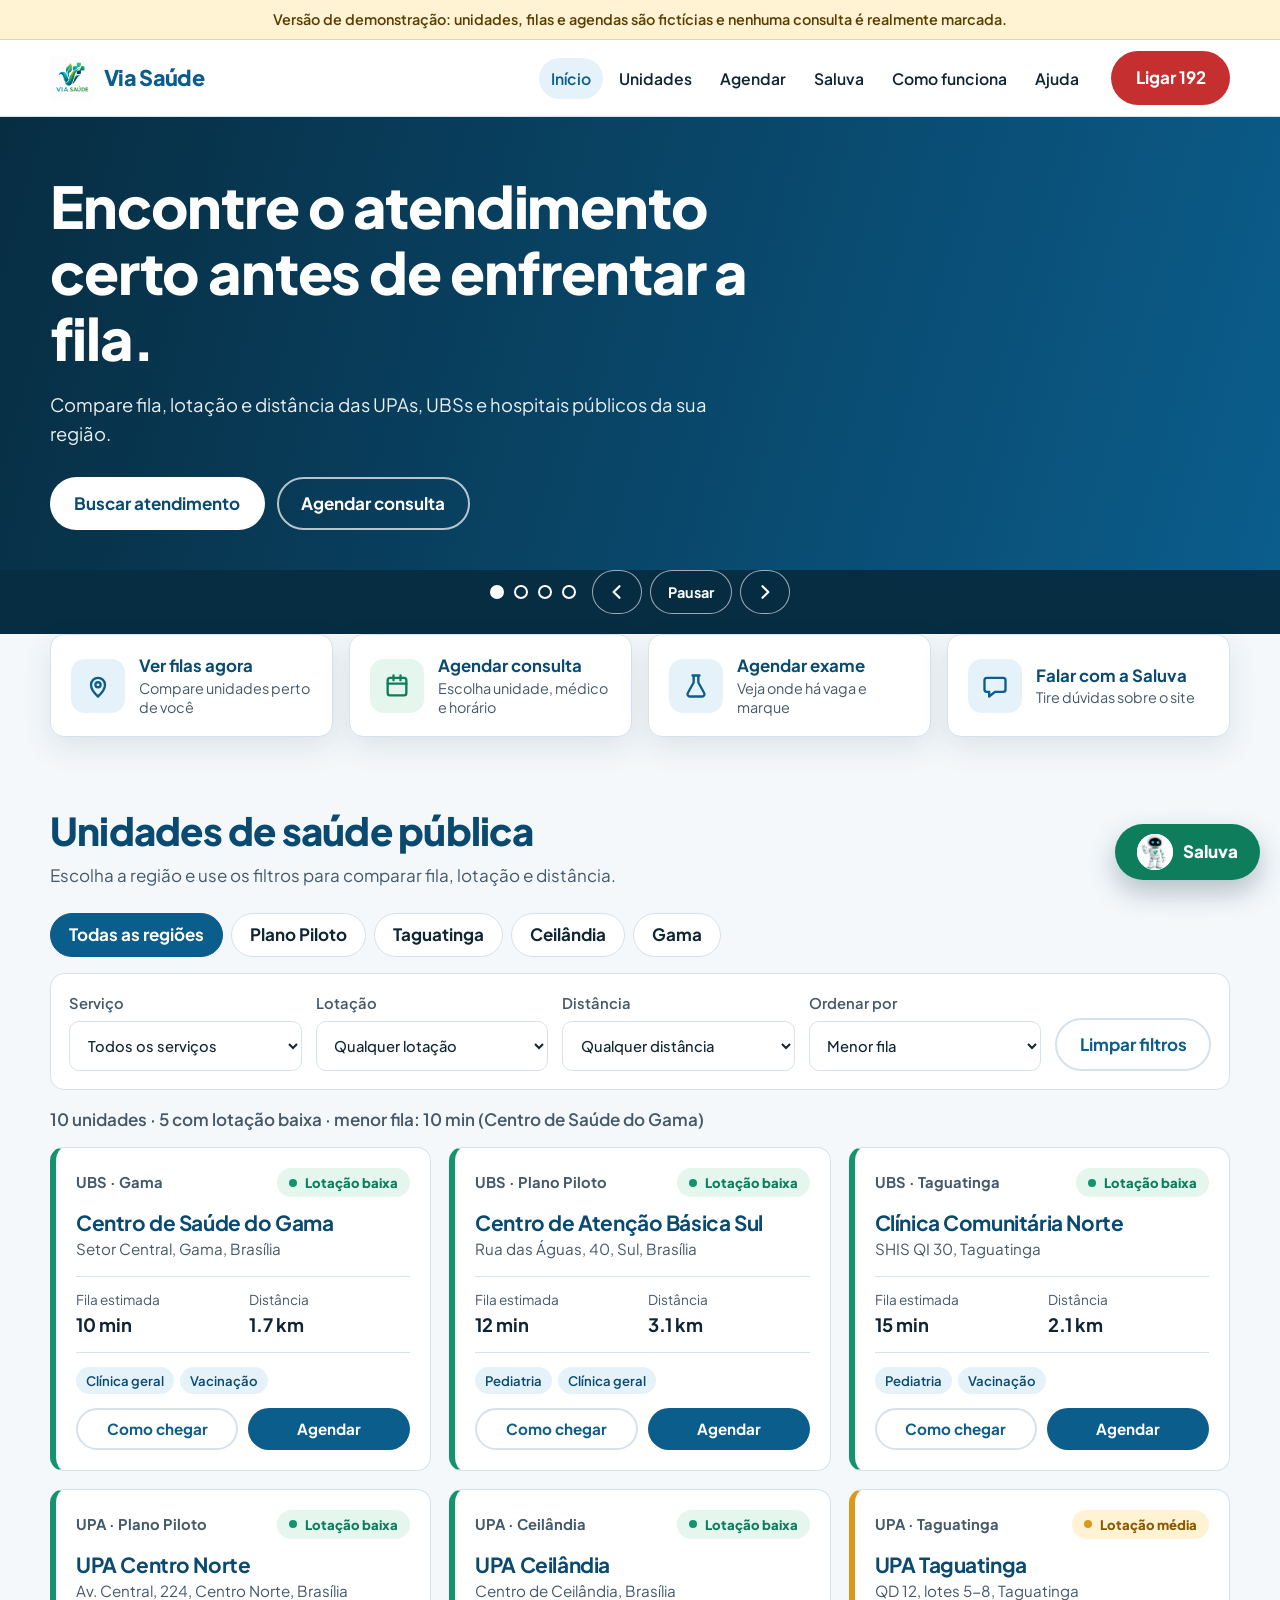
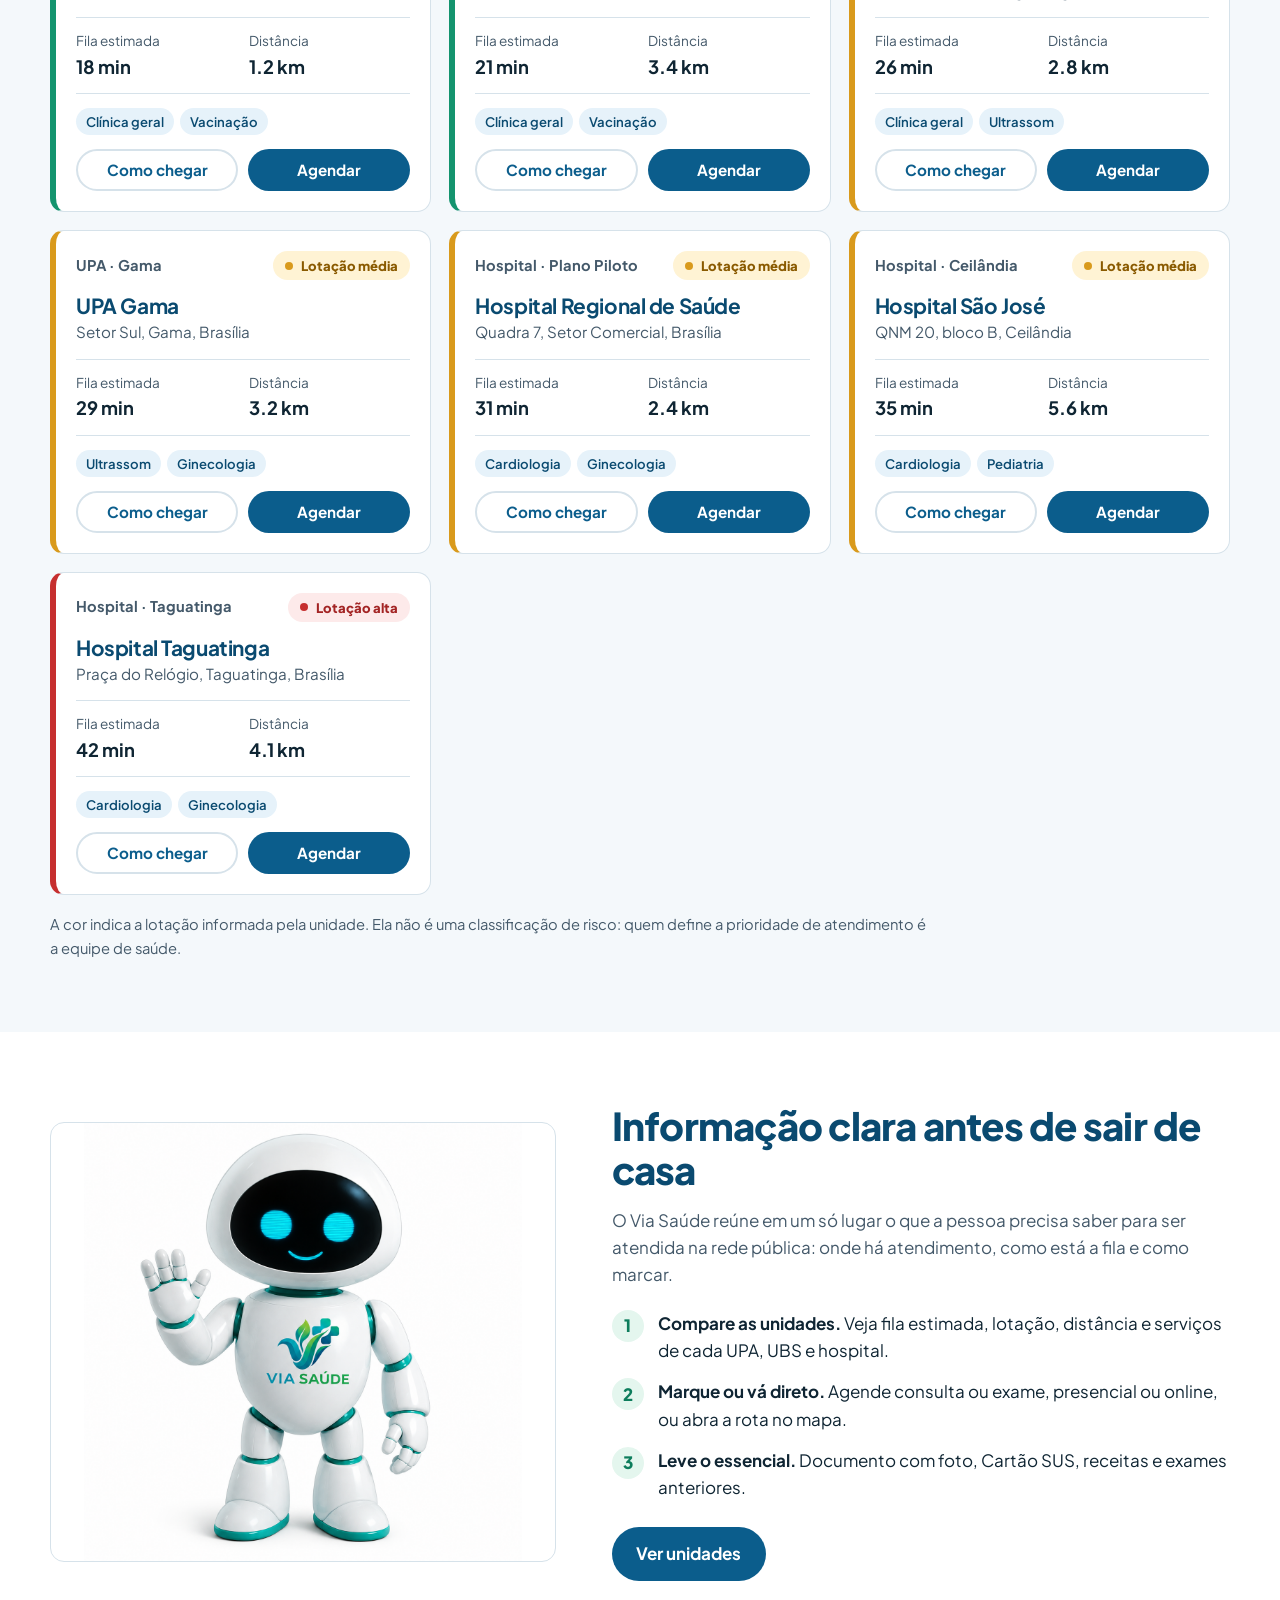
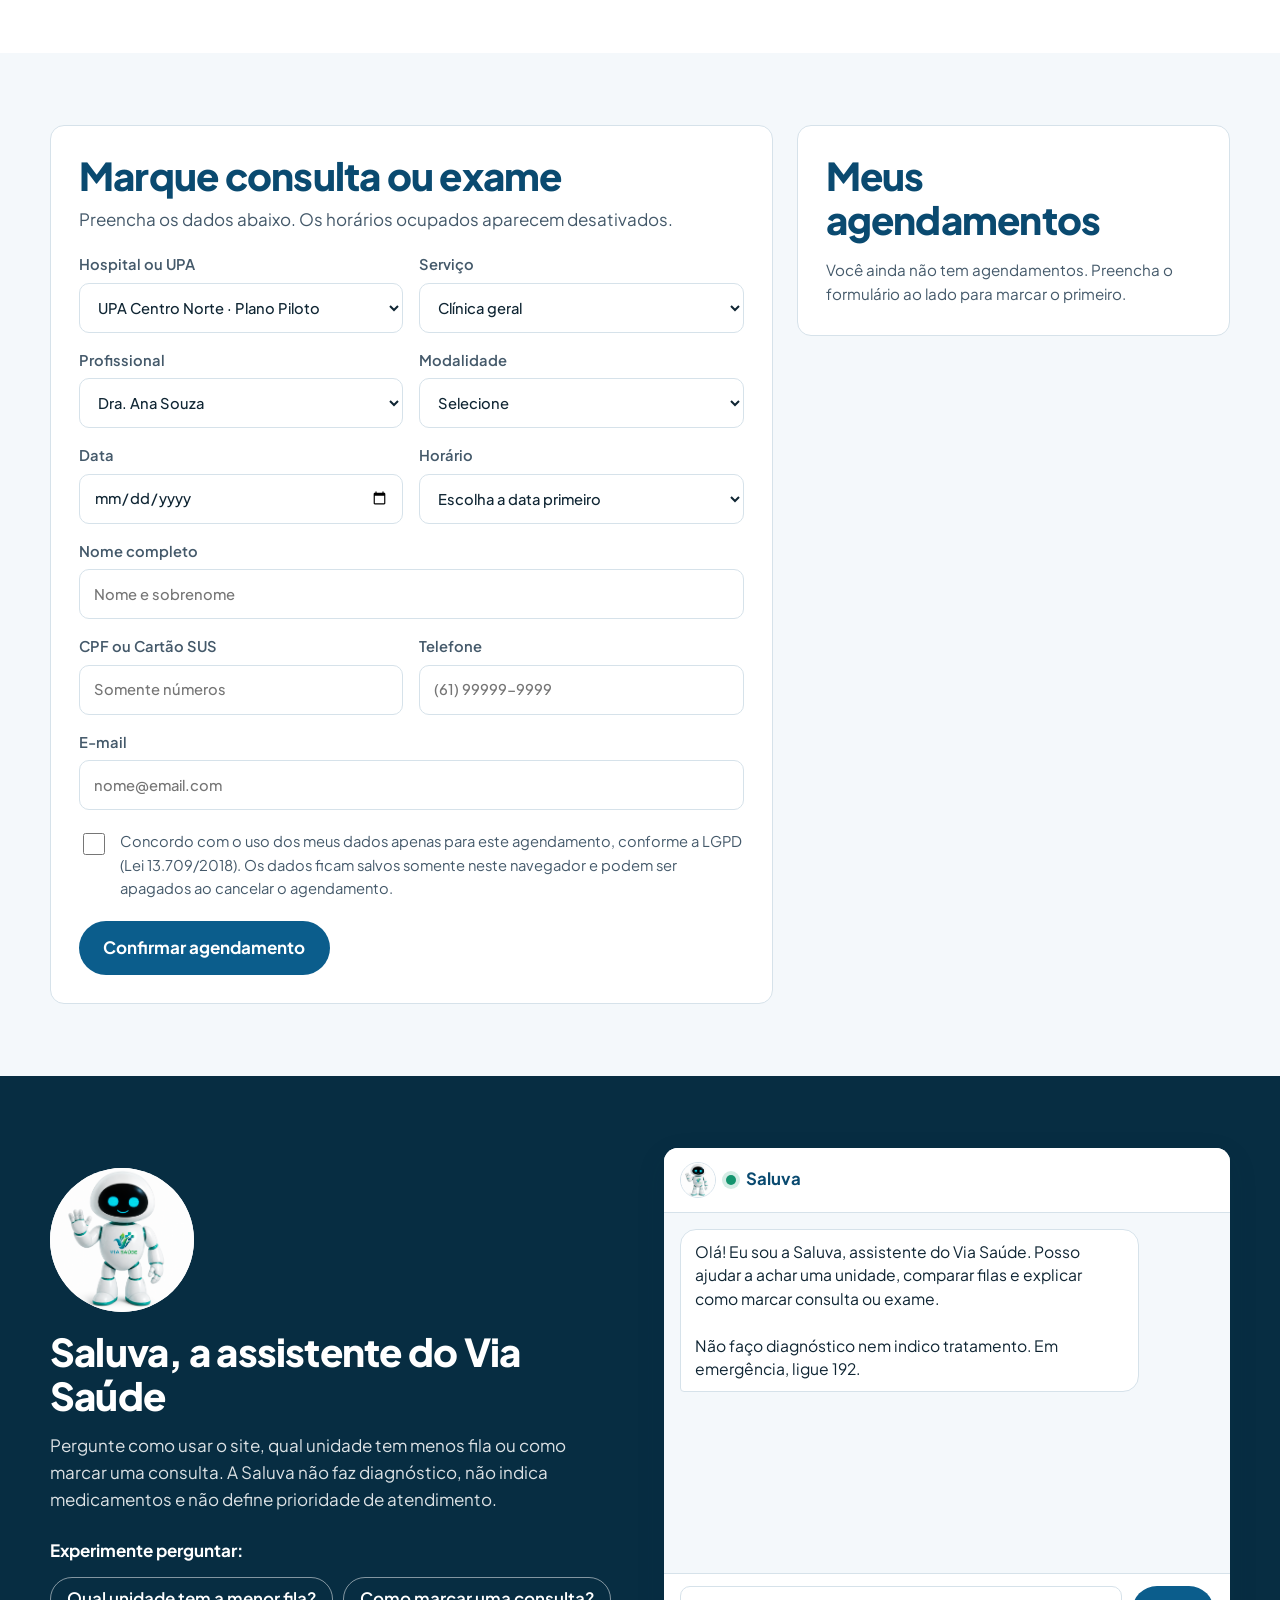
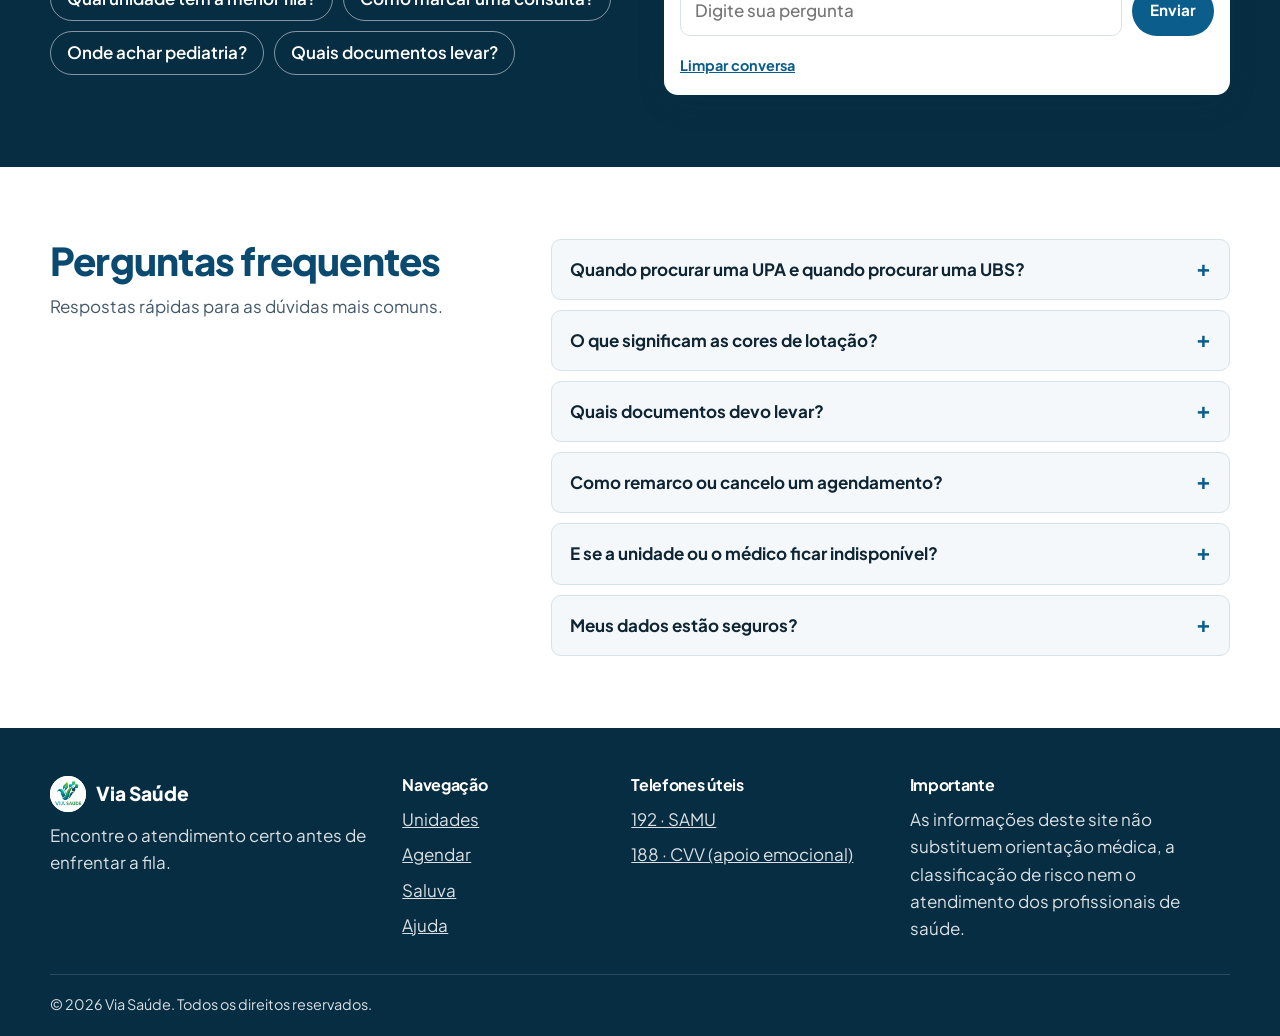
==== ViaSaude/frontend/index.html @ 3ce443a9 "Add files via upload alterações feitas por outra máquina. Modificação nas funções e incrementação da" ====
<!DOCTYPE html>
<html lang="pt-BR">
<head>
  <meta charset="UTF-8" />
  <meta name="viewport" content="width=device-width, initial-scale=1.0" />
  <title>Via Saúde | Encontre o atendimento certo</title>
  <meta name="description" content="Compare fila, lotação e distância de UPAs e hospitais públicos, marque consulta ou exame e tire dúvidas com a Saluva, a assistente do Via Saúde." />
  <meta name="theme-color" content="#0b5d8c" />
  <link rel="icon" type="image/png" href="img/logo_viasaude.png" />
  <link rel="preconnect" href="https://fonts.googleapis.com" />
  <link rel="preconnect" href="https://fonts.gstatic.com" crossorigin />
  <link href="https://fonts.googleapis.com/css2?family=Plus+Jakarta+Sans:wght@400;500;600;700;800&display=swap" rel="stylesheet" />
  <link rel="stylesheet" href="styles.css" />
</head>
<body>
  <a class="skip-link" href="#conteudo">Ir para o conteúdo</a>

  <div class="demo-banner" id="demoBanner" hidden>
    Versão de demonstração: unidades, filas e agendas são fictícias e nenhuma consulta é realmente marcada.
  </div>

  <header class="site-header">
    <div class="container header-inner">
      <a class="brand" href="#inicio" aria-label="Via Saúde, página inicial">
        <img src="img/logo_viasaude.png" alt="" width="44" height="44" />
        <span>Via Saúde</span>
      </a>

      <button class="nav-toggle" type="button" id="navToggle" aria-expanded="false" aria-controls="mainNav">
        <span class="sr-only">Abrir menu</span>
        <svg viewBox="0 0 24 24" width="26" height="26" aria-hidden="true"><path d="M4 7h16M4 12h16M4 17h16" fill="none" stroke="currentColor" stroke-width="2.4" stroke-linecap="round"/></svg>
      </button>

      <nav class="main-nav" id="mainNav" aria-label="Navegação principal">
        <a href="#inicio" class="nav-link">Início</a>
        <a href="#unidades" class="nav-link">Unidades</a>
        <a href="#agendar" class="nav-link">Agendar</a>
        <a href="#saluva" class="nav-link">Saluva</a>
        <a href="#como-funciona" class="nav-link">Como funciona</a>
        <a href="#ajuda" class="nav-link">Ajuda</a>
      </nav>

      <a class="btn btn-emergency" href="tel:192" aria-label="Emergência: ligar para o SAMU, 192">Ligar 192</a>
    </div>
  </header>

  <main id="conteudo">

    <!-- DESTAQUES (carrossel automático) -->
    <section class="hero" id="inicio" aria-roledescription="carrossel" aria-label="Destaques do Via Saúde" data-carousel>
      <div class="slides">

        <article class="slide slide--1 is-active" aria-roledescription="slide" aria-label="1 de 4">
          <div class="container">
            <div class="slide-copy">
              <h1>Encontre o atendimento certo antes de enfrentar a fila.</h1>
              <p>Compare fila, lotação e distância das UPAs, UBSs e hospitais públicos da sua região.</p>
              <div class="slide-actions">
                <a href="#unidades" class="btn btn-light">Buscar atendimento</a>
                <a href="#agendar" class="btn btn-outline-light">Agendar consulta</a>
              </div>
            </div>
          </div>
        </article>

        <article class="slide slide--2" aria-roledescription="slide" aria-label="2 de 4" aria-hidden="true">
          <div class="container">
            <div class="slide-copy">
              <h2>Marque consulta ou exame pelo site.</h2>
              <p>Escolha a unidade, o profissional e o horário. Se algo mudar depois, avisamos para você refazer a marcação.</p>
              <div class="slide-actions">
                <a href="#agendar" class="btn btn-light">Agendar agora</a>
                <a href="#agendar" class="btn btn-outline-light">Ver meus agendamentos</a>
              </div>
            </div>
          </div>
        </article>

        <article class="slide slide--3" aria-roledescription="slide" aria-label="3 de 4" aria-hidden="true">
          <div class="container">
            <div class="slide-copy">
              <h2>Converse com a Saluva.</h2>
              <p>Ela explica como usar o site, ajuda a achar a unidade certa e responde dúvidas sobre o agendamento.</p>
              <div class="slide-actions">
                <button type="button" class="btn btn-light" data-saluva-open>Conversar agora</button>
                <a href="#saluva" class="btn btn-outline-light">Conhecer a Saluva</a>
              </div>
            </div>
          </div>
        </article>

        <article class="slide slide--4" aria-roledescription="slide" aria-label="4 de 4" aria-hidden="true">
          <div class="container">
            <div class="slide-copy">
              <h2>Emergência? Não espere.</h2>
              <p>Se há risco à vida, ligue 192 (SAMU). O Via Saúde organiza informações e não substitui a avaliação da equipe de saúde.</p>
              <div class="slide-actions">
                <a href="tel:192" class="btn btn-light">Ligar 192</a>
              </div>
            </div>
          </div>
        </article>
      </div>

      <div class="container hero-controls">
        <div class="hero-dots" role="group" aria-label="Escolher destaque"></div>
        <div class="hero-buttons">
          <button type="button" class="ctrl" data-carousel-prev aria-label="Destaque anterior">
            <svg viewBox="0 0 24 24" width="20" height="20" aria-hidden="true"><path d="M15 5l-7 7 7 7" fill="none" stroke="currentColor" stroke-width="2.6" stroke-linecap="round" stroke-linejoin="round"/></svg>
          </button>
          <button type="button" class="ctrl" data-carousel-pause aria-label="Pausar rotação automática">Pausar</button>
          <button type="button" class="ctrl" data-carousel-next aria-label="Próximo destaque">
            <svg viewBox="0 0 24 24" width="20" height="20" aria-hidden="true"><path d="M9 5l7 7-7 7" fill="none" stroke="currentColor" stroke-width="2.6" stroke-linecap="round" stroke-linejoin="round"/></svg>
          </button>
        </div>
      </div>
    </section>

    <!-- ACESSO RÁPIDO -->
    <section class="quick" aria-label="Acesso rápido">
      <div class="container quick-grid">
        <a class="quick-card" href="#unidades">
          <span class="quick-icon"><svg viewBox="0 0 24 24" width="28" height="28" aria-hidden="true"><path d="M12 21s-6-5.2-6-10a6 6 0 1 1 12 0c0 4.8-6 10-6 10z"/><circle cx="12" cy="11" r="2.2"/></svg></span>
          <span class="quick-text"><strong>Ver filas agora</strong><span>Compare unidades perto de você</span></span>
        </a>
        <a class="quick-card" href="#agendar" data-action="prefill-booking" data-service="consulta-geral">
          <span class="quick-icon"><svg viewBox="0 0 24 24" width="28" height="28" aria-hidden="true"><rect x="4" y="5" width="16" height="15" rx="2"/><path d="M4 10h16M9 3v4M15 3v4"/></svg></span>
          <span class="quick-text"><strong>Agendar consulta</strong><span>Escolha unidade, médico e horário</span></span>
        </a>
        <a class="quick-card" href="#agendar" data-action="prefill-booking" data-service="ultrassom">
          <span class="quick-icon"><svg viewBox="0 0 24 24" width="28" height="28" aria-hidden="true"><path d="M9 3h6M10 3v6l-5 9a2 2 0 0 0 1.8 3h10.4A2 2 0 0 0 19 18l-5-9V3"/></svg></span>
          <span class="quick-text"><strong>Agendar exame</strong><span>Veja onde há vaga e marque</span></span>
        </a>
        <button class="quick-card" type="button" data-saluva-open>
          <span class="quick-icon"><svg viewBox="0 0 24 24" width="28" height="28" aria-hidden="true"><path d="M5 5h14a2 2 0 0 1 2 2v8a2 2 0 0 1-2 2h-7l-5 4v-4H5a2 2 0 0 1-2-2V7a2 2 0 0 1 2-2z"/></svg></span>
          <span class="quick-text"><strong>Falar com a Saluva</strong><span>Tire dúvidas sobre o site</span></span>
        </button>
      </div>
    </section>

    <!-- UNIDADES -->
    <section class="section" id="unidades">
      <div class="container">
        <div class="section-head">
          <h2>Unidades de saúde pública</h2>
          <p>Escolha a região e use os filtros para comparar fila, lotação e distância.</p>
        </div>

        <div class="tabs" id="regionTabs" role="group" aria-label="Filtrar por região"></div>

        <div class="filter-bar">
          <label>
            <span>Serviço</span>
            <select id="serviceFilter"></select>
          </label>
          <label>
            <span>Lotação</span>
            <select id="lotacaoFilter">
              <option value="todos">Qualquer lotação</option>
              <option value="verde">Baixa</option>
              <option value="amarelo">Média</option>
              <option value="vermelho">Alta</option>
            </select>
          </label>
          <label>
            <span>Distância</span>
            <select id="distanceFilter">
              <option value="todos">Qualquer distância</option>
              <option value="ate-2km">Até 2 km</option>
              <option value="ate-5km">Até 5 km</option>
              <option value="mais-5km">Mais de 5 km</option>
            </select>
          </label>
          <label>
            <span>Ordenar por</span>
            <select id="sortFilter">
              <option value="fila">Menor fila</option>
              <option value="distancia">Mais perto</option>
              <option value="nome">Nome</option>
            </select>
          </label>
          <button type="button" class="btn btn-secondary" id="clearFilters">Limpar filtros</button>
        </div>

        <p class="unit-summary" id="unitSummary" aria-live="polite"></p>
        <div id="unitResults" class="unit-grid"></div>
        <p class="fineprint">A cor indica a lotação informada pela unidade. Ela não é uma classificação de risco: quem define a prioridade de atendimento é a equipe de saúde.</p>
      </div>
    </section>

    <!-- COMO FUNCIONA -->
    <section class="section section-white" id="como-funciona">
      <div class="container about">
        <img class="about-saluva" src="img/saluva.png" alt="Saluva, assistente virtual do Via Saúde" width="640" height="640" loading="lazy" />
        <div>
          <h2>Informação clara antes de sair de casa</h2>
          <p>O Via Saúde reúne em um só lugar o que a pessoa precisa saber para ser atendida na rede pública: onde há atendimento, como está a fila e como marcar.</p>
          <ol class="steps">
            <li><strong>Compare as unidades.</strong> Veja fila estimada, lotação, distância e serviços de cada UPA, UBS e hospital.</li>
            <li><strong>Marque ou vá direto.</strong> Agende consulta ou exame, presencial ou online, ou abra a rota no mapa.</li>
            <li><strong>Leve o essencial.</strong> Documento com foto, Cartão SUS, receitas e exames anteriores.</li>
          </ol>
          <a href="#unidades" class="btn btn-primary">Ver unidades</a>
        </div>
      </div>
    </section>

    <!-- AGENDAMENTO -->
    <section class="section" id="agendar">
      <div class="container appointment-layout">
        <div class="panel">
          <h2>Marque consulta ou exame</h2>
          <p class="panel-lead" id="formTitle">Preencha os dados abaixo. Os horários ocupados aparecem desativados.</p>

          <form id="appointmentForm" novalidate>
            <div class="form-grid">
              <label>
                <span>Hospital ou UPA</span>
                <select id="appointmentUnit" name="unitId" required></select>
              </label>
              <label>
                <span>Serviço</span>
                <select id="appointmentService" name="service" required></select>
              </label>
              <label>
                <span>Profissional</span>
                <select id="appointmentDoctor" name="doctor" required></select>
              </label>
              <label>
                <span>Modalidade</span>
                <select id="appointmentMode" name="mode" required>
                  <option value="">Selecione</option>
                  <option value="presencial">Presencial</option>
                  <option value="online">Online</option>
                </select>
              </label>
              <label>
                <span>Data</span>
                <input type="date" id="appointmentDate" name="date" required />
              </label>
              <label>
                <span>Horário</span>
                <select id="appointmentTime" name="time" required></select>
              </label>
              <label class="span-2">
                <span>Nome completo</span>
                <input type="text" id="patientName" name="name" autocomplete="name" placeholder="Nome e sobrenome" required />
              </label>
              <label>
                <span>CPF ou Cartão SUS</span>
                <input type="text" id="patientDocument" name="document" inputmode="numeric" autocomplete="off" placeholder="Somente números" required />
              </label>
              <label>
                <span>Telefone</span>
                <input type="tel" id="patientPhone" name="phone" autocomplete="tel" placeholder="(61) 99999-9999" required />
              </label>
              <label class="span-2">
                <span>E-mail</span>
                <input type="email" id="patientEmail" name="email" autocomplete="email" placeholder="nome@email.com" required />
              </label>
            </div>

            <div class="consent">
              <input type="checkbox" id="privacyConsent" name="privacyConsent" required />
              <label for="privacyConsent">Concordo com o uso dos meus dados apenas para este agendamento, conforme a LGPD (Lei 13.709/2018). Os dados ficam salvos somente neste navegador e podem ser apagados ao cancelar o agendamento.</label>
            </div>

            <div class="form-actions">
              <button type="submit" class="btn btn-primary" id="submitBtn">Confirmar agendamento</button>
              <button type="button" class="btn btn-secondary" id="cancelEdit" hidden>Cancelar alteração</button>
            </div>
          </form>

          <div id="formMessage" class="form-message" role="status" aria-live="polite"></div>
        </div>

        <aside class="panel">
          <h2>Meus agendamentos</h2>
          <div id="appointmentsList" class="appointments" aria-live="polite"></div>
        </aside>
      </div>
    </section>

    <!-- SALUVA -->
    <section class="section saluva" id="saluva">
      <div class="container saluva-layout">
        <div class="saluva-copy">
          <img class="saluva-portrait" src="img/saluva.png" alt="Saluva, assistente virtual do Via Saúde" width="160" height="160" loading="lazy" />
          <h2>Saluva, a assistente do Via Saúde</h2>
          <p>Pergunte como usar o site, qual unidade tem menos fila ou como marcar uma consulta. A Saluva não faz diagnóstico, não indica medicamentos e não define prioridade de atendimento.</p>
          <p class="saluva-try">Experimente perguntar:</p>
          <div class="chips">
            <button type="button" class="chip" data-saluva-prompt="Qual unidade está com a menor fila agora?">Qual unidade tem a menor fila?</button>
            <button type="button" class="chip" data-saluva-prompt="Como faço para marcar uma consulta?">Como marcar uma consulta?</button>
            <button type="button" class="chip" data-saluva-prompt="Onde posso levar meu filho ao pediatra?">Onde achar pediatria?</button>
            <button type="button" class="chip" data-saluva-prompt="Quais documentos devo levar?">Quais documentos levar?</button>
          </div>
        </div>

        <div class="chat chat-inline" data-saluva aria-label="Conversa com a Saluva">
          <div class="chat-head">
            <img class="chat-avatar" src="img/saluva.png" alt="" width="36" height="36" />
            <span class="dot-online" aria-hidden="true"></span>
            <strong>Saluva</strong>
          </div>
        </div>
      </div>
    </section>

    <!-- AJUDA -->
    <section class="section section-white" id="ajuda">
      <div class="container help-layout">
        <div>
          <h2>Perguntas frequentes</h2>
          <p>Respostas rápidas para as dúvidas mais comuns.</p>
        </div>
        <div class="faq">
          <details>
            <summary>Quando procurar uma UPA e quando procurar uma UBS?</summary>
            <p>As UPAs funcionam 24 horas e atendem urgências, como febre alta, dores fortes e ferimentos. As UBSs cuidam do acompanhamento de rotina, de vacinas e de consultas agendadas. Se há risco à vida, ligue 192 (SAMU).</p>
          </details>
          <details>
            <summary>O que significam as cores de lotação?</summary>
            <p>Verde indica lotação baixa, amarelo média e vermelho alta. É só uma informação para você se organizar. A prioridade de atendimento é definida pela equipe de saúde na classificação de risco.</p>
          </details>
          <details>
            <summary>Quais documentos devo levar?</summary>
            <p>Documento oficial com foto e Cartão SUS. Se tiver, leve também receitas, exames anteriores e a carteira de vacinação.</p>
          </details>
          <details>
            <summary>Como remarco ou cancelo um agendamento?</summary>
            <p>Na seção Meus agendamentos, use os botões Remarcar ou Cancelar do agendamento desejado.</p>
          </details>
          <details>
            <summary>E se a unidade ou o médico ficar indisponível?</summary>
            <p>O agendamento aparece com um aviso em Meus agendamentos e você é notificado na tela. Basta tocar em Remarcar e escolher outra opção.</p>
          </details>
          <details>
            <summary>Meus dados estão seguros?</summary>
            <p>Os dados do agendamento ficam salvos apenas no seu navegador. O documento aparece mascarado na lista e tudo é apagado quando você cancela o agendamento ou limpa os dados do site.</p>
          </details>
        </div>
      </div>
    </section>
  </main>

  <footer class="site-footer">
    <div class="container footer-grid">
      <div>
        <p class="footer-brand"><img src="img/logo_viasaude.png" alt="" width="36" height="36" /> Via Saúde</p>
        <p>Encontre o atendimento certo antes de enfrentar a fila.</p>
      </div>
      <div>
        <h3>Navegação</h3>
        <ul>
          <li><a href="#unidades">Unidades</a></li>
          <li><a href="#agendar">Agendar</a></li>
          <li><a href="#saluva">Saluva</a></li>
          <li><a href="#ajuda">Ajuda</a></li>
        </ul>
      </div>
      <div>
        <h3>Telefones úteis</h3>
        <ul>
          <li><a href="tel:192">192 · SAMU</a></li>
          <li><a href="tel:188">188 · CVV (apoio emocional)</a></li>
        </ul>
      </div>
      <div>
        <h3>Importante</h3>
        <p>As informações deste site não substituem orientação médica, a classificação de risco nem o atendimento dos profissionais de saúde.</p>
      </div>
    </div>
    <div class="container footer-bottom">
      <p>© <span id="year"></span> Via Saúde. Todos os direitos reservados.</p>
    </div>
  </footer>

  <!-- Saluva flutuante -->
  <button class="saluva-fab" id="openSaluva" type="button" aria-expanded="false" aria-controls="chatWidget">
    <img class="saluva-fab-avatar" src="img/saluva.png" alt="" width="36" height="36" />
    <span id="fabLabel">Saluva</span>
  </button>

  <aside class="chat chat-widget" id="chatWidget" data-saluva aria-label="Chat da Saluva" hidden>
    <div class="chat-head">
      <img class="chat-avatar" src="img/saluva.png" alt="" width="36" height="36" />
      <span class="dot-online" aria-hidden="true"></span>
      <strong>Saluva</strong>
      <button type="button" class="chat-close" id="closeChat" aria-label="Fechar chat">×</button>
    </div>
  </aside>

  <div id="toast" class="toast" role="status" aria-live="polite" hidden></div>

  <script src="js/data.js"></script>
  <script src="js/saluva.js"></script>
  <script src="js/main.js"></script>
</body>
</html>
---- ViaSaude/frontend/styles.css ----
:root {
  --azul-950: #072d42;
  --azul-800: #0a4a70;
  --azul-700: #0b5d8c;
  --azul-500: #1d82c9;
  --azul-100: #e6f2fa;
  --verde-700: #0d7d5c;
  --verde-500: #14946e;
  --verde-100: #e4f6ee;
  --amarelo-700: #8a5a00;
  --amarelo-500: #d99a1c;
  --amarelo-100: #fff3d4;
  --vermelho-700: #a32424;
  --vermelho-500: #c62f2f;
  --vermelho-100: #fdeaea;
  --ink: #0f2533;
  --ink-2: #44596a;
  --line: #d6e2ea;
  --bg: #f4f8fb;
  --white: #ffffff;
  --radius: 14px;
  --radius-sm: 10px;
  --shadow: 0 10px 30px rgba(7, 45, 66, 0.10);
}

* { box-sizing: border-box; }

html { scroll-behavior: smooth; scroll-padding-top: 92px; }

body {
  margin: 0;
  font-family: "Plus Jakarta Sans", "Segoe UI", system-ui, Arial, sans-serif;
  font-size: 17px;
  line-height: 1.6;
  color: var(--ink);
  background: var(--bg);
}

img { display: block; max-width: 100%; height: auto; }
button, input, select { font: inherit; color: inherit; }
button { cursor: pointer; }
a { color: var(--azul-700); }
h1, h2, h3 { line-height: 1.15; letter-spacing: -0.02em; margin: 0; }
p { margin: 0; }

:focus-visible { outline: 3px solid var(--azul-500); outline-offset: 3px; border-radius: 6px; }

.container { width: min(1180px, calc(100% - 32px)); margin: 0 auto; }

.sr-only {
  position: absolute; width: 1px; height: 1px; padding: 0; margin: -1px;
  overflow: hidden; clip: rect(0, 0, 0, 0); white-space: nowrap; border: 0;
}

.skip-link {
  position: absolute; left: 12px; top: -60px; z-index: 300;
  background: var(--azul-950); color: #fff; padding: 10px 16px; border-radius: 8px;
}
.skip-link:focus { top: 12px; }

/* ---------- Aviso de demonstração ---------- */
.demo-banner {
  background: var(--amarelo-100); color: #5c3d00; text-align: center;
  padding: 8px 16px; font-size: 0.9rem; font-weight: 600;
  border-bottom: 1px solid #f0d58a;
}
.demo-banner[hidden] { display: none; }

/* ---------- Botões ---------- */
.btn {
  display: inline-flex; align-items: center; justify-content: center; gap: 8px;
  min-height: 50px; padding: 0.7rem 1.4rem; border-radius: 999px;
  border: 2px solid transparent; font-weight: 700; text-decoration: none;
  transition: background 0.15s ease, border-color 0.15s ease, transform 0.15s ease;
}
.btn:hover { transform: translateY(-1px); }
.btn-primary { background: var(--azul-700); color: #fff; }
.btn-primary:hover { background: var(--azul-800); }
.btn-secondary { background: #fff; color: var(--azul-700); border-color: var(--line); }
.btn-secondary:hover { border-color: var(--azul-500); }
.btn-light { background: #fff; color: var(--azul-800); }
.btn-outline-light { background: transparent; color: #fff; border-color: rgba(255, 255, 255, 0.7); }
.btn-outline-light:hover { background: rgba(255, 255, 255, 0.12); }
.btn-emergency { background: var(--vermelho-500); color: #fff; white-space: nowrap; }
.btn-emergency:hover { background: var(--vermelho-700); }
.btn-danger { background: #fff; color: var(--vermelho-700); border-color: #efc2c2; }
.btn-danger:hover { background: var(--vermelho-100); }
.btn-small { min-height: 42px; padding: 0.4rem 1rem; font-size: 0.95rem; }

/* ---------- Cabeçalho ---------- */
.site-header {
  position: sticky; top: 0; z-index: 100; background: #fff;
  border-bottom: 1px solid var(--line);
}
.site-header.is-scrolled { box-shadow: 0 6px 20px rgba(7, 45, 66, 0.08); }
.header-inner { display: flex; align-items: center; gap: 20px; min-height: 76px; }
.brand {
  display: inline-flex; align-items: center; gap: 10px; text-decoration: none; white-space: nowrap;
  color: var(--azul-700); font-weight: 800; font-size: 1.35rem; letter-spacing: -0.03em;
}
.main-nav { display: flex; align-items: center; gap: 4px; margin-left: auto; }
.nav-link {
  padding: 8px 12px; border-radius: 999px; color: var(--ink); text-decoration: none;
  font-weight: 600; font-size: 0.98rem;
}
.nav-link:hover { background: var(--azul-100); }
.nav-link.active { background: var(--azul-100); color: var(--azul-700); }
.nav-toggle {
  display: none; margin-left: auto; width: 46px; height: 46px; border-radius: 12px;
  border: 1px solid var(--line); background: #fff; color: var(--azul-700);
  align-items: center; justify-content: center;
}

/* ---------- Carrossel ---------- */
.hero { position: relative; background: var(--azul-950); color: #fff; overflow: hidden; }
.slides { position: relative; display: grid; }
.slide {
  position: relative; grid-area: 1 / 1; display: flex; align-items: center;
  opacity: 0; visibility: hidden;
  transition: opacity 0.7s ease, visibility 0.7s;
}
.slide.is-active { opacity: 1; visibility: visible; }
.slide--1 { background: linear-gradient(105deg, #072d42 0%, #0b5d8c 100%); }
.slide--2 { background: linear-gradient(105deg, #0a4a70 0%, #0d7d5c 100%); }
.slide--3 { background: linear-gradient(105deg, #0b5d8c 0%, #1d82c9 100%); }
.slide--4 { background: linear-gradient(105deg, #5a1414 0%, #c62f2f 100%); }
.slide-bg {
  position: absolute; inset: 0; width: 100%; height: 100%;
  object-fit: cover; opacity: 0.22; pointer-events: none;
}
.slide .container { position: relative; padding: 56px 0 40px; }
.slide-copy { max-width: 760px; }
.slide-copy h1, .slide-copy h2 { font-size: clamp(2.1rem, 4.6vw, 3.6rem); font-weight: 800; }
.slide-copy p { margin-top: 18px; font-size: 1.15rem; color: rgba(255, 255, 255, 0.92); max-width: 52ch; }
.slide-actions { display: flex; flex-wrap: wrap; gap: 12px; margin-top: 28px; }

.hero-controls {
  position: relative; z-index: 5; margin: 0 auto; padding-bottom: 20px;
  display: flex; align-items: center; justify-content: center; gap: 16px;
}
.hero-dots { display: flex; flex: 0 0 auto; gap: 10px; }
.dot {
  width: 14px; height: 14px; padding: 0; border-radius: 50%;
  border: 2px solid #fff; background: transparent;
}
.dot.is-active { background: #fff; }
.hero-buttons { display: flex; flex: 0 0 auto; gap: 8px; }
.ctrl {
  min-width: 44px; height: 44px; padding: 0 14px; border-radius: 999px;
  border: 1px solid rgba(255, 255, 255, 0.6); background: rgba(7, 45, 66, 0.35);
  color: #fff; font-weight: 700; font-size: 0.9rem;
  display: inline-flex; align-items: center; justify-content: center;
}
.ctrl[data-carousel-pause] { display: inline-flex; min-width: 82px; }
.ctrl:hover { background: rgba(255, 255, 255, 0.2); }

/* ---------- Acesso rápido ---------- */
.quick { position: relative; z-index: 10; }
.quick-grid { display: grid; grid-template-columns: repeat(4, 1fr); gap: 16px; }
.quick-card {
  display: flex; align-items: center; gap: 14px; text-align: left; width: 100%;
  padding: 20px; background: #fff; border: 1px solid var(--line);
  border-radius: var(--radius); box-shadow: var(--shadow);
  color: var(--ink); text-decoration: none;
  transition: border-color 0.15s ease, transform 0.15s ease;
}
.quick-card:hover { border-color: var(--azul-500); transform: translateY(-2px); }
.quick-icon {
  flex: none; width: 54px; height: 54px; border-radius: 14px;
  background: var(--azul-100); color: var(--azul-700);
  display: grid; place-items: center;
}
.quick-icon svg { fill: none; stroke: currentColor; stroke-width: 2; stroke-linecap: round; stroke-linejoin: round; }
.quick-card:nth-child(2) .quick-icon { background: var(--verde-100); color: var(--verde-700); }
.quick-text { display: flex; flex-direction: column; gap: 2px; line-height: 1.3; }
.quick-text strong { font-size: 1.05rem; color: var(--azul-800); }
.quick-text span { font-size: 0.9rem; color: var(--ink-2); }

/* ---------- Seções ---------- */
.section { padding: 72px 0; }
.section-white { background: #fff; }
.section-head { margin-bottom: 24px; }
.section-head h2, .panel h2, .about h2, .saluva-copy h2, .help-layout h2 {
  font-size: clamp(1.8rem, 3vw, 2.5rem); font-weight: 800; color: var(--azul-800);
}
.section-head p { margin-top: 8px; color: var(--ink-2); max-width: 60ch; }
.fineprint { margin-top: 18px; font-size: 0.92rem; color: var(--ink-2); max-width: 80ch; }

/* ---------- Unidades ---------- */
.tabs { display: flex; flex-wrap: wrap; gap: 8px; margin-bottom: 16px; }
.tab {
  min-height: 44px; padding: 0 18px; border-radius: 999px;
  border: 1.5px solid var(--line); background: #fff; font-weight: 700; color: var(--ink);
}
.tab:hover { border-color: var(--azul-500); }
.tab[aria-pressed="true"] { background: var(--azul-700); border-color: var(--azul-700); color: #fff; }

.filter-bar {
  display: grid; grid-template-columns: repeat(4, 1fr) auto; gap: 14px; align-items: end;
  padding: 18px; background: #fff; border: 1px solid var(--line); border-radius: var(--radius);
  margin-bottom: 16px;
}
.filter-bar label, .form-grid label { display: grid; gap: 6px; font-weight: 600; font-size: 0.92rem; color: var(--ink-2); }

select, input[type="text"], input[type="tel"], input[type="email"], input[type="date"] {
  width: 100%; min-height: 50px; padding: 0.6rem 0.85rem;
  border: 1.5px solid var(--line); border-radius: var(--radius-sm);
  background: #fff; color: var(--ink); font-weight: 500;
}
select:focus, input:focus { border-color: var(--azul-500); }
[aria-invalid="true"] { border-color: var(--vermelho-500); background: var(--vermelho-100); }

.unit-summary { margin: 4px 0 14px; font-weight: 600; color: var(--ink-2); }
.unit-grid { display: grid; grid-template-columns: repeat(auto-fill, minmax(310px, 1fr)); gap: 18px; }

.unit {
  --st: var(--verde-500); --st-bg: var(--verde-100); --st-ink: var(--verde-700);
  display: flex; flex-direction: column; gap: 14px; padding: 20px;
  background: #fff; border: 1px solid var(--line); border-left: 6px solid var(--st);
  border-radius: var(--radius);
}
.unit.amarelo { --st: var(--amarelo-500); --st-bg: var(--amarelo-100); --st-ink: var(--amarelo-700); }
.unit.vermelho { --st: var(--vermelho-500); --st-bg: var(--vermelho-100); --st-ink: var(--vermelho-700); }
.unit-top { display: flex; align-items: center; justify-content: space-between; gap: 10px; }
.unit-type { font-weight: 700; color: var(--ink-2); font-size: 0.92rem; }
.badge {
  display: inline-flex; align-items: center; gap: 8px; padding: 4px 12px; border-radius: 999px;
  background: var(--st-bg); color: var(--st-ink); font-weight: 800; font-size: 0.82rem;
}
.badge::before { content: ""; width: 8px; height: 8px; border-radius: 50%; background: var(--st); }
.unit h3 { font-size: 1.3rem; color: var(--azul-800); }
.unit-address { color: var(--ink-2); font-size: 0.95rem; margin-top: 2px; }
.unit-meta { display: grid; grid-template-columns: 1fr 1fr; gap: 12px; padding: 12px 0; border-top: 1px solid var(--line); border-bottom: 1px solid var(--line); }
.unit-meta div { display: flex; flex-direction: column; font-size: 0.85rem; color: var(--ink-2); }
.unit-meta strong { font-size: 1.15rem; color: var(--ink); }
.services { display: flex; flex-wrap: wrap; gap: 6px; list-style: none; margin: 0; padding: 0; }
.services li { padding: 3px 10px; border-radius: 999px; background: var(--azul-100); color: var(--azul-800); font-size: 0.82rem; font-weight: 600; }
.unit-actions { display: flex; gap: 10px; margin-top: auto; }
.unit-actions .btn { flex: 1; }

.empty { padding: 28px; background: #fff; border: 1px dashed var(--line); border-radius: var(--radius); grid-column: 1 / -1; }
.empty h3 { color: var(--azul-800); margin-bottom: 6px; }
.empty .btn { margin-top: 14px; }

/* ---------- Como funciona ---------- */
.about { display: grid; grid-template-columns: 0.9fr 1.1fr; gap: 56px; align-items: center; }
.about img { border-radius: var(--radius); border: 1px solid var(--line); width: 100%; }
.about img.about-saluva { max-height: 440px; object-fit: contain; background: #fff; }
.about p { margin-top: 14px; color: var(--ink-2); max-width: 56ch; }
.steps { list-style: none; counter-reset: s; margin: 22px 0 26px; padding: 0; display: grid; gap: 14px; }
.steps li { counter-increment: s; position: relative; padding-left: 46px; max-width: 56ch; }
.steps li::before {
  content: counter(s); position: absolute; left: 0; top: 0; width: 32px; height: 32px;
  border-radius: 50%; background: var(--verde-100); color: var(--verde-700);
  display: grid; place-items: center; font-weight: 800;
}

/* ---------- Agendamento ---------- */
.appointment-layout { display: grid; grid-template-columns: 1.25fr 0.75fr; gap: 24px; align-items: start; }
.panel { background: #fff; border: 1px solid var(--line); border-radius: var(--radius); padding: 28px; }
.panel-lead { margin: 8px 0 20px; color: var(--ink-2); }
.form-grid { display: grid; grid-template-columns: repeat(2, 1fr); gap: 16px; }
.span-2 { grid-column: span 2; }
.consent { display: flex; gap: 12px; align-items: flex-start; margin: 20px 0; font-size: 0.92rem; color: var(--ink-2); }
.consent input { width: 22px; height: 22px; margin-top: 3px; flex: none; accent-color: var(--azul-700); }
.form-actions { display: flex; flex-wrap: wrap; gap: 12px; }
.form-actions .btn[hidden] { display: none; }
.form-message { display: none; margin-top: 16px; padding: 14px 16px; border-radius: var(--radius-sm); font-weight: 600; }
.form-message.success { display: block; background: var(--verde-100); color: var(--verde-700); }
.form-message.warning { display: block; background: var(--amarelo-100); color: var(--amarelo-700); }
.form-message.error { display: block; background: var(--vermelho-100); color: var(--vermelho-700); }

.appointments { display: grid; gap: 14px; margin-top: 16px; }
.appt { padding: 18px; border: 1px solid var(--line); border-radius: var(--radius-sm); background: var(--bg); }
.appt.has-issue { border-color: var(--amarelo-500); background: var(--amarelo-100); }
.appt-top { display: flex; justify-content: space-between; align-items: flex-start; gap: 10px; }
.appt h3 { font-size: 1.1rem; color: var(--azul-800); }
.appt-sub { color: var(--ink-2); font-size: 0.95rem; }
.pill { padding: 3px 12px; border-radius: 999px; font-size: 0.8rem; font-weight: 800; white-space: nowrap; }
.pill.presencial { background: var(--azul-100); color: var(--azul-800); }
.pill.online { background: var(--verde-100); color: var(--verde-700); }
.appt-meta { display: grid; grid-template-columns: auto 1fr; gap: 4px 12px; margin: 12px 0 0; font-size: 0.93rem; }
.appt-meta dt { color: var(--ink-2); }
.appt-meta dd { margin: 0; font-weight: 600; }
.appt-alert { margin-top: 12px; padding: 10px 12px; border-radius: 8px; background: #fff; color: var(--amarelo-700); font-weight: 700; font-size: 0.92rem; }
.appt-actions { display: flex; flex-wrap: wrap; gap: 8px; margin-top: 14px; }

/* ---------- Saluva ---------- */
.saluva { background: var(--azul-950); color: #fff; }
.saluva-layout { display: grid; grid-template-columns: 1fr 1fr; gap: 48px; align-items: center; }
.saluva-copy h2 { color: #fff; }
.saluva-portrait { width: 144px; height: 144px; object-fit: contain; border-radius: 50%; background: #fff; margin-bottom: 18px; }
.saluva-copy p { margin-top: 14px; color: rgba(255, 255, 255, 0.86); max-width: 52ch; }
.saluva-copy .saluva-try { margin-top: 24px; font-weight: 700; color: #fff; }
.chips { display: flex; flex-wrap: wrap; gap: 10px; margin-top: 12px; }
.chip {
  min-height: 44px; padding: 0 16px; border-radius: 999px; border: 1.5px solid rgba(255, 255, 255, 0.5);
  background: transparent; color: #fff; font-weight: 600; text-align: left;
}
.chip:hover { background: rgba(255, 255, 255, 0.14); }

.chat { display: flex; flex-direction: column; background: #fff; color: var(--ink); border-radius: var(--radius); overflow: hidden; box-shadow: var(--shadow); }
.chat-head { display: flex; align-items: center; gap: 10px; padding: 14px 16px; background: #fff; border-bottom: 1px solid var(--line); }
.chat-head strong { color: var(--azul-800); font-size: 1.05rem; }
.chat-avatar { width: 36px; height: 36px; object-fit: contain; border-radius: 50%; background: #fff; border: 1px solid var(--line); }
.dot-online { width: 10px; height: 10px; border-radius: 50%; background: var(--verde-500); box-shadow: 0 0 0 4px rgba(20, 148, 110, 0.18); }
.chat-close { margin-left: auto; width: 40px; height: 40px; border: 0; background: transparent; font-size: 1.8rem; line-height: 1; color: var(--ink-2); border-radius: 8px; }
.chat-close:hover { background: var(--bg); }
.chat-log { height: 360px; overflow-y: auto; padding: 16px; display: flex; flex-direction: column; gap: 10px; background: var(--bg); }
.bubble { max-width: 86%; padding: 10px 14px; border-radius: 16px; white-space: pre-wrap; overflow-wrap: anywhere; line-height: 1.5; font-size: 0.98rem; }
.bubble.ai { align-self: flex-start; background: #fff; border: 1px solid var(--line); border-bottom-left-radius: 4px; }
.bubble.user { align-self: flex-end; background: var(--azul-700); color: #fff; border-bottom-right-radius: 4px; }
.chat-typing { padding: 6px 16px; font-size: 0.9rem; color: var(--ink-2); font-weight: 600; background: var(--bg); }
.chat-typing[hidden] { display: none; }
.chat-form { display: flex; gap: 10px; padding: 12px 16px; border-top: 1px solid var(--line); }
.chat-form input { flex: 1; min-width: 0; }
.chat-foot { padding: 0 16px 12px; }
.chat-clear { border: 0; background: transparent; color: var(--azul-700); font-weight: 700; font-size: 0.9rem; text-decoration: underline; padding: 6px 0; }

.saluva-fab {
  position: fixed; right: 20px; bottom: 20px; z-index: 150;
  display: inline-flex; align-items: center; gap: 10px; min-height: 56px; padding: 0 22px;
  border: 0; border-radius: 999px; background: var(--verde-700); color: #fff;
  font-weight: 800; box-shadow: 0 12px 28px rgba(7, 45, 66, 0.28);
}
.saluva-fab:hover { background: var(--verde-500); }
.saluva-fab-avatar { width: 36px; height: 36px; object-fit: contain; border-radius: 50%; background: #fff; }
.chat-widget { position: fixed; right: 20px; bottom: 90px; z-index: 160; width: min(400px, calc(100vw - 24px)); }
.chat-widget[hidden] { display: none; }
.chat-widget .chat-log { height: min(380px, 50vh); }

/* ---------- Ajuda / FAQ ---------- */
.help-layout { display: grid; grid-template-columns: 0.8fr 1.2fr; gap: 48px; align-items: start; }
.help-layout > div:first-child p { margin-top: 10px; color: var(--ink-2); }
.faq { display: grid; gap: 10px; }
.faq details { border: 1px solid var(--line); border-radius: var(--radius-sm); background: var(--bg); }
.faq summary { padding: 16px 18px; font-weight: 700; cursor: pointer; list-style: none; display: flex; justify-content: space-between; gap: 12px; }
.faq summary::-webkit-details-marker { display: none; }
.faq summary::after { content: "+"; font-size: 1.4rem; line-height: 1; color: var(--azul-700); }
.faq details[open] summary::after { content: "–"; }
.faq details p { padding: 0 18px 18px; color: var(--ink-2); max-width: 64ch; }

/* ---------- Rodapé ---------- */
.site-footer { background: var(--azul-950); color: rgba(255, 255, 255, 0.85); padding: 48px 0 20px; }
.footer-grid { display: grid; grid-template-columns: 1.3fr 0.8fr 1fr 1.3fr; gap: 32px; }
.site-footer h3 { color: #fff; font-size: 1rem; margin-bottom: 12px; }
.site-footer ul { list-style: none; margin: 0; padding: 0; display: grid; gap: 8px; }
.site-footer a { color: rgba(255, 255, 255, 0.85); }
.footer-brand { display: flex; align-items: center; gap: 10px; color: #fff; font-weight: 800; font-size: 1.2rem; margin-bottom: 10px; }
.footer-brand img { width: 36px; height: 36px; object-fit: contain; border-radius: 50%; background: #fff; }
.footer-bottom { margin-top: 32px; padding-top: 18px; border-top: 1px solid rgba(255, 255, 255, 0.15); font-size: 0.9rem; }

/* ---------- Toast ---------- */
.toast {
  position: fixed; left: 50%; top: 92px; transform: translateX(-50%); z-index: 400;
  max-width: min(520px, calc(100vw - 32px)); padding: 14px 18px; border-radius: var(--radius-sm);
  background: var(--azul-950); color: #fff; font-weight: 600; box-shadow: var(--shadow);
}
.toast[hidden] { display: none; }
.toast.success { background: var(--verde-700); }
.toast.warning { background: var(--amarelo-700); }
.toast.error { background: var(--vermelho-700); }

/* ---------- Responsivo ---------- */
@media (max-width: 1040px) {
  .quick-grid { grid-template-columns: repeat(2, 1fr); }
  .filter-bar { grid-template-columns: repeat(2, 1fr); }
  .filter-bar .btn { grid-column: span 2; }
  .footer-grid { grid-template-columns: 1fr 1fr; }
}

@media (max-width: 900px) {
  .nav-toggle { display: inline-flex; }
  .btn-emergency { margin-left: 0; min-height: 44px; padding: 0 16px; }
  .main-nav {
    display: none; position: absolute; left: 0; right: 0; top: 100%;
    flex-direction: column; align-items: stretch; gap: 2px; padding: 12px 16px 16px;
    background: #fff; border-bottom: 1px solid var(--line); box-shadow: var(--shadow);
  }
  .main-nav.is-open { display: flex; }
  .nav-link { padding: 12px 14px; font-size: 1.05rem; }
  .about, .appointment-layout, .saluva-layout, .help-layout { grid-template-columns: 1fr; gap: 28px; }
  .section { padding: 52px 0; }
}

@media (max-width: 640px) {
  body { font-size: 16.5px; }
  .slide { align-items: flex-start; }
  .slide .container { padding: 36px 0 28px; }
  .quick-grid { grid-template-columns: 1fr; }
  .filter-bar { grid-template-columns: 1fr; }
  .filter-bar .btn { grid-column: auto; }
  .form-grid { grid-template-columns: 1fr; }
  .span-2 { grid-column: auto; }
  .panel { padding: 20px; }
  .footer-grid { grid-template-columns: 1fr; }
  .saluva-fab span { display: none; }
  .saluva-fab { width: 56px; padding: 0; justify-content: center; }
  .chat-widget { right: 12px; left: 12px; width: auto; bottom: 86px; }
  .brand span { font-size: 1.1rem; }
  .brand img { width: 38px; height: 38px; }
  .header-inner { gap: 10px; }
}

@media (prefers-reduced-motion: reduce) {
  html { scroll-behavior: auto; }
  *, *::before, *::after { transition-duration: 0.01ms !important; animation-duration: 0.01ms !important; }
}
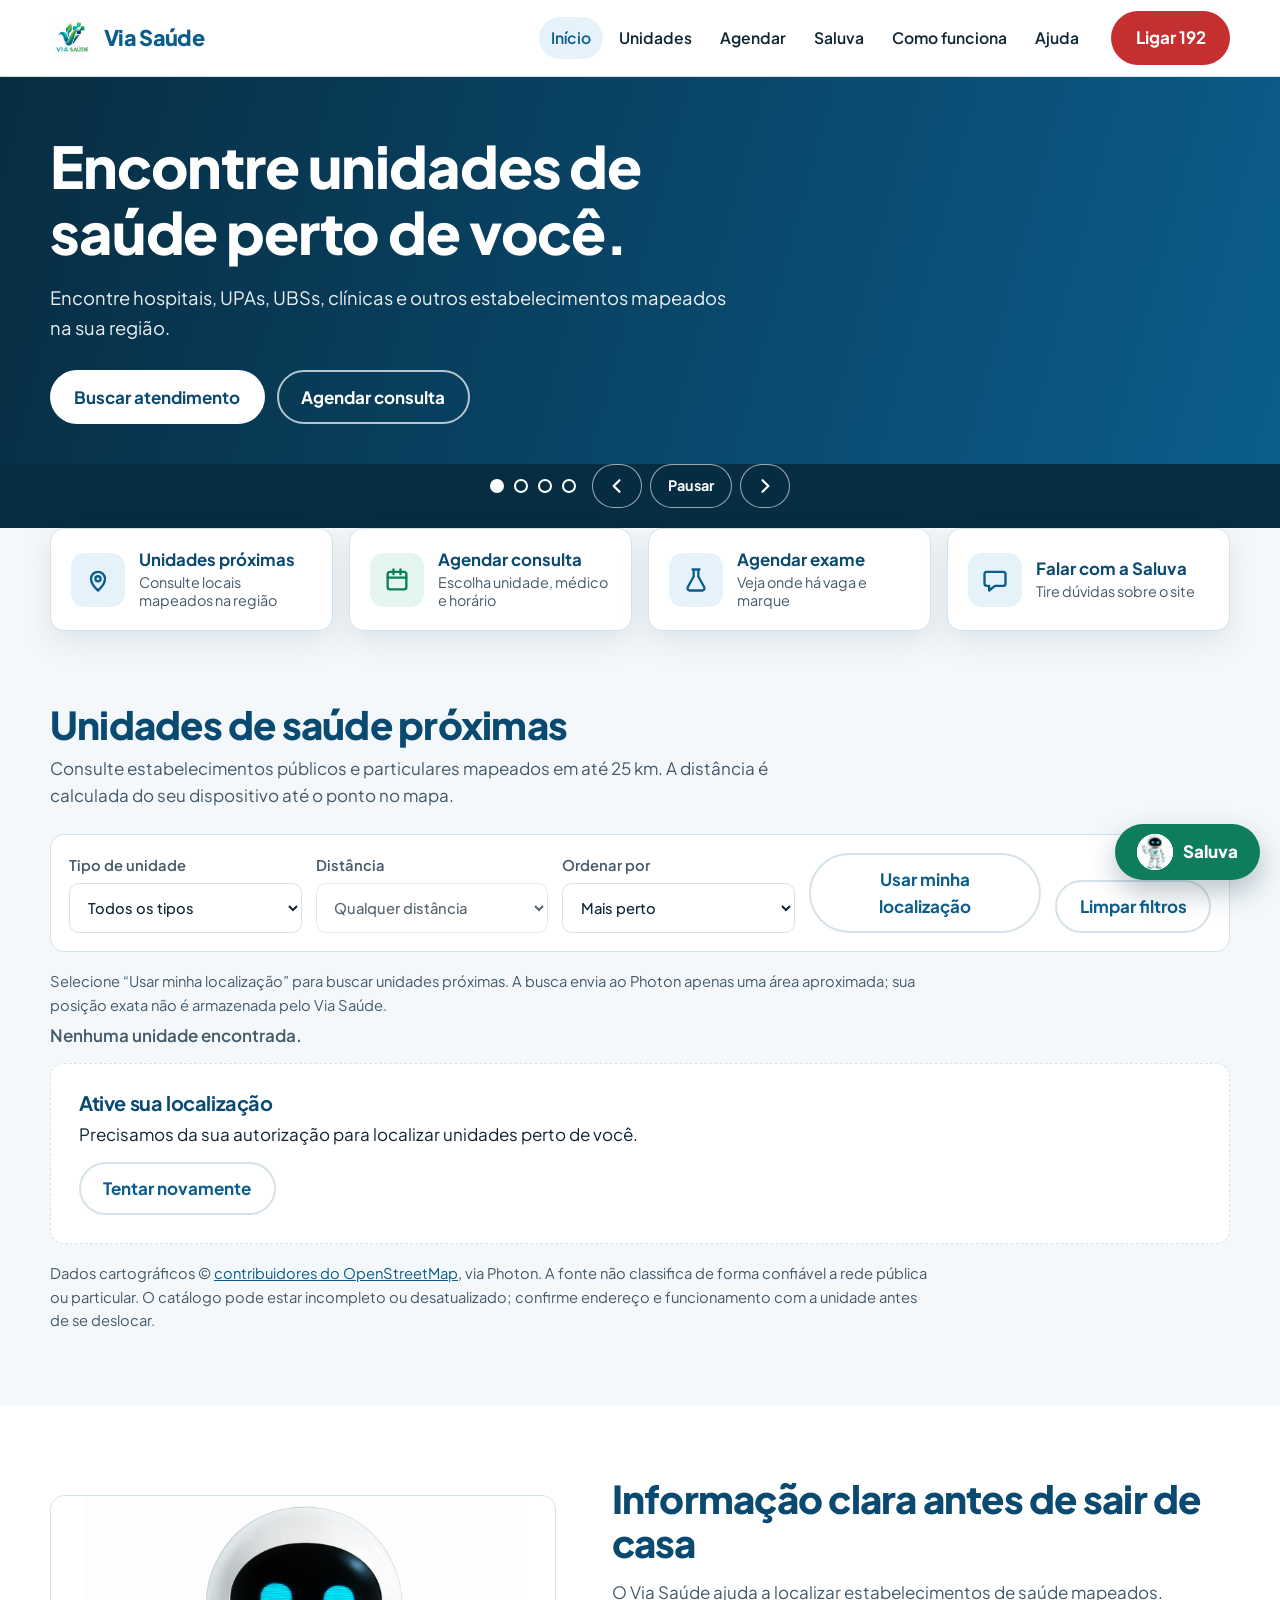
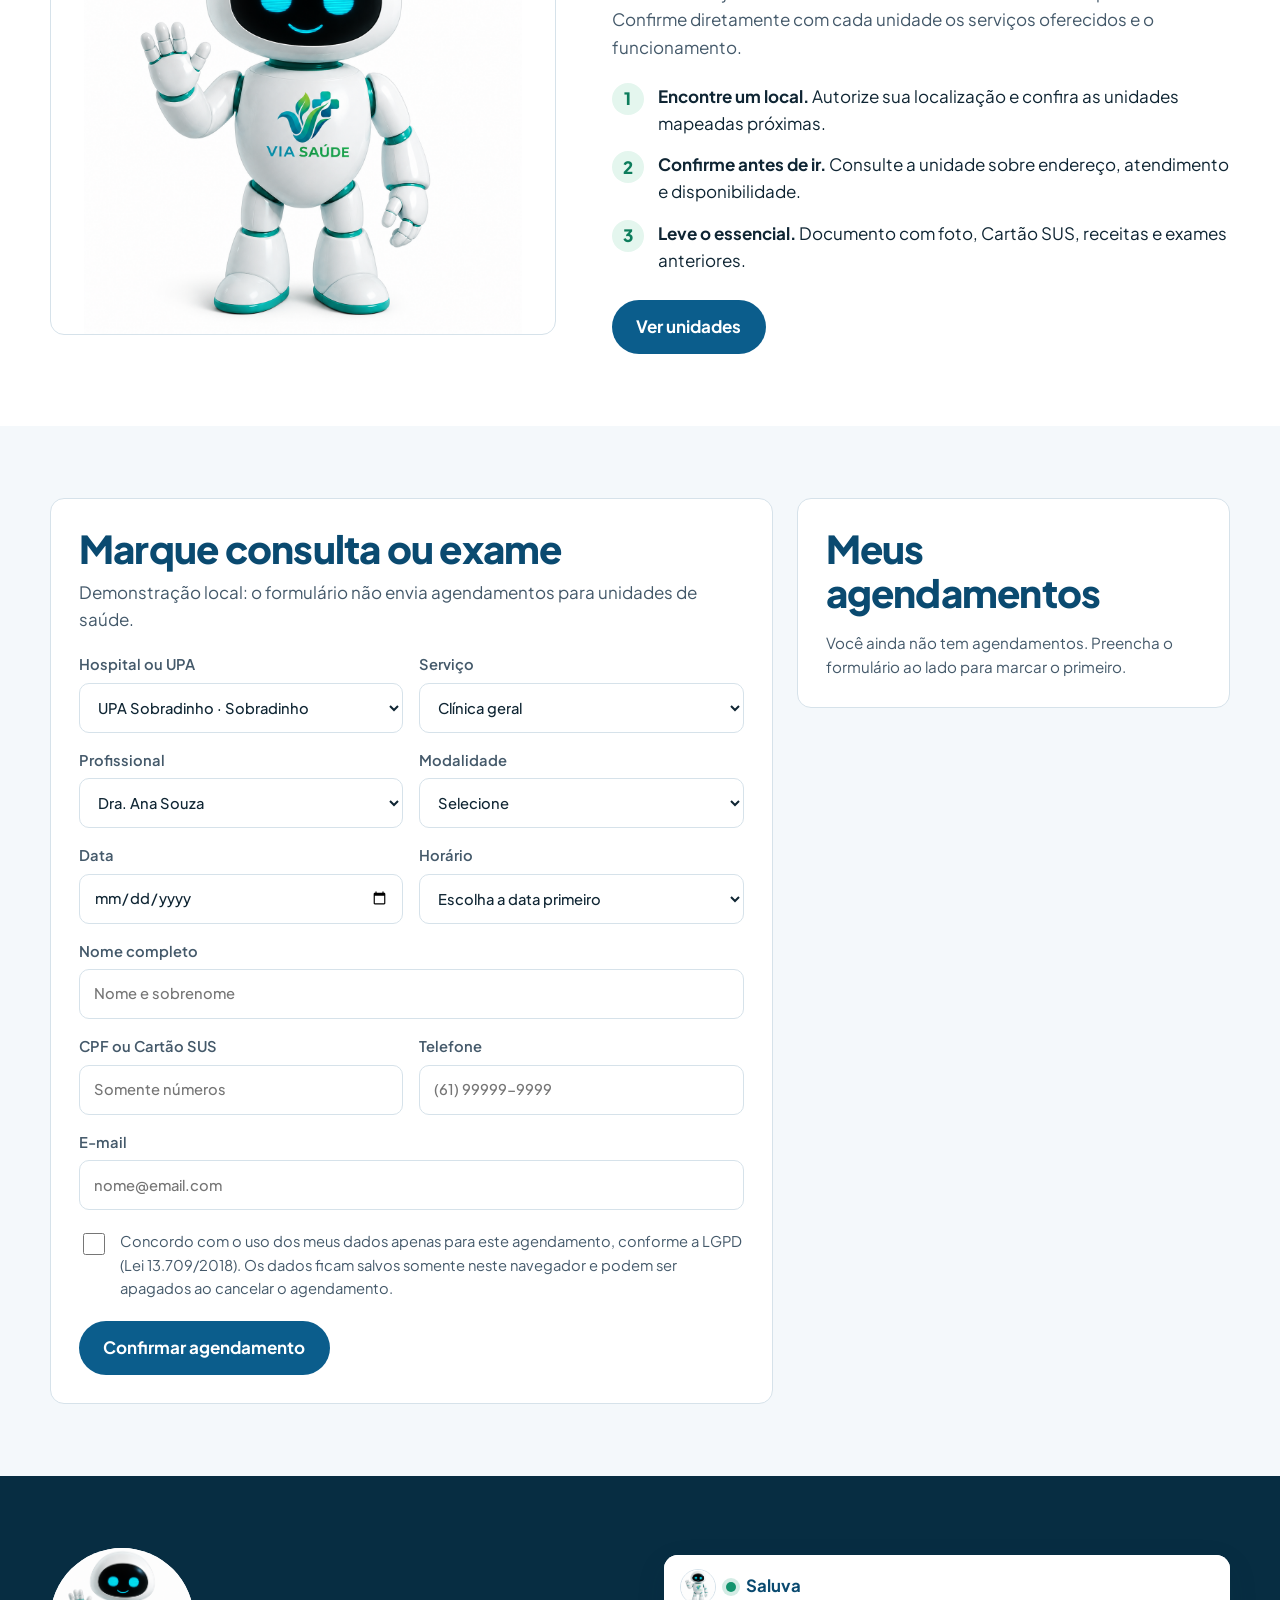
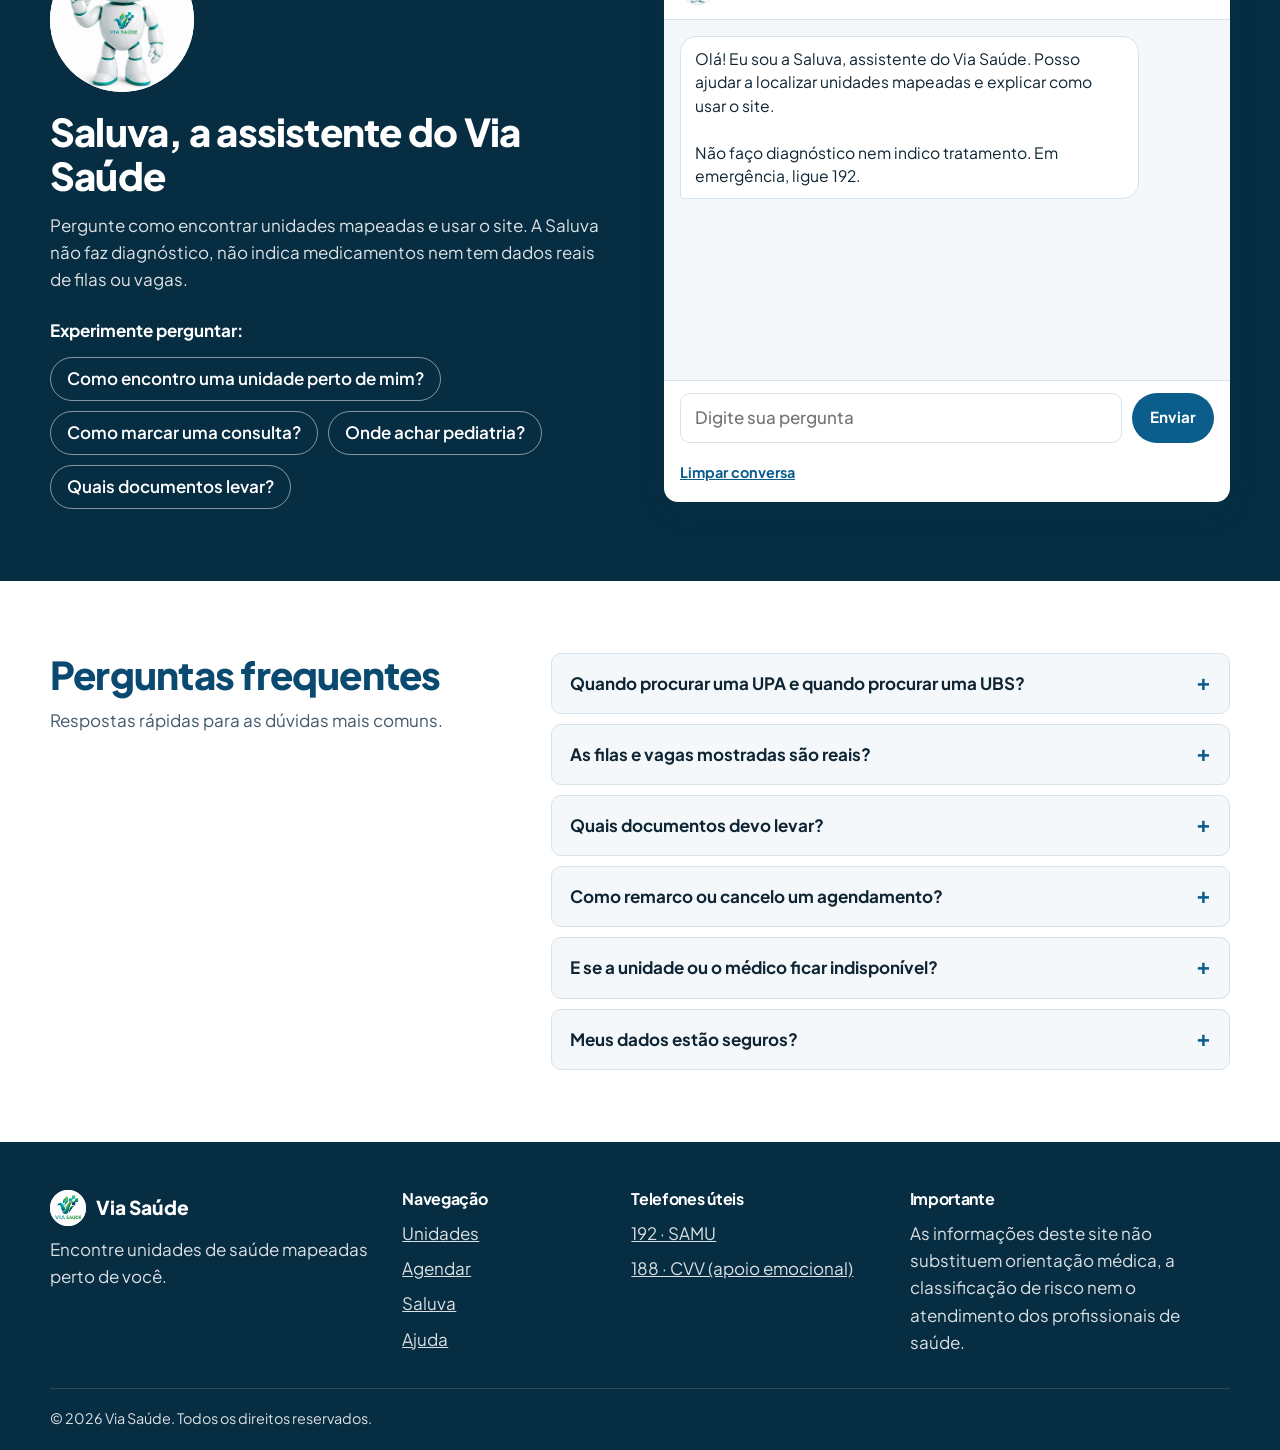
==== commit c5023a38: "Add files via upload Alterações de localidades fictícias para unidades de saúde reais." ====
--- a/ViaSaude/frontend/index.html
+++ b/ViaSaude/frontend/index.html
@@ -4,7 +4,7 @@
   <meta charset="UTF-8" />
   <meta name="viewport" content="width=device-width, initial-scale=1.0" />
   <title>Via Saúde | Encontre o atendimento certo</title>
-  <meta name="description" content="Compare fila, lotação e distância de UPAs e hospitais públicos, marque consulta ou exame e tire dúvidas com a Saluva, a assistente do Via Saúde." />
+  <meta name="description" content="Encontre hospitais, UPAs, UBSs, clínicas e outros estabelecimentos de saúde mapeados perto de você. Calcule a distância a partir da sua localização." />
   <meta name="theme-color" content="#0b5d8c" />
   <link rel="icon" type="image/png" href="img/logo_viasaude.png" />
   <link rel="preconnect" href="https://fonts.googleapis.com" />
@@ -15,8 +15,8 @@
 <body>
   <a class="skip-link" href="#conteudo">Ir para o conteúdo</a>
 
-  <div class="demo-banner" id="demoBanner" hidden>
-    Versão de demonstração: unidades, filas e agendas são fictícias e nenhuma consulta é realmente marcada.
+  <div class="demo-banner" id="demoB  anner" hidden>
+    A lista de locais usa dados cartográficos do OpenStreetMap e pode estar incompleta. O formulário de agendamento é uma demonstração: unidades, profissionais, horários e filas não representam disponibilidade real.
   </div>
 
   <header class="site-header">
@@ -53,8 +53,8 @@
         <article class="slide slide--1 is-active" aria-roledescription="slide" aria-label="1 de 4">
           <div class="container">
             <div class="slide-copy">
-              <h1>Encontre o atendimento certo antes de enfrentar a fila.</h1>
-              <p>Compare fila, lotação e distância das UPAs, UBSs e hospitais públicos da sua região.</p>
+              <h1>Encontre unidades de saúde perto de você.</h1>
+              <p>Encontre hospitais, UPAs, UBSs, clínicas e outros estabelecimentos mapeados na sua região.</p>
               <div class="slide-actions">
                 <a href="#unidades" class="btn btn-light">Buscar atendimento</a>
                 <a href="#agendar" class="btn btn-outline-light">Agendar consulta</a>
@@ -121,7 +121,7 @@
       <div class="container quick-grid">
         <a class="quick-card" href="#unidades">
           <span class="quick-icon"><svg viewBox="0 0 24 24" width="28" height="28" aria-hidden="true"><path d="M12 21s-6-5.2-6-10a6 6 0 1 1 12 0c0 4.8-6 10-6 10z"/><circle cx="12" cy="11" r="2.2"/></svg></span>
-          <span class="quick-text"><strong>Ver filas agora</strong><span>Compare unidades perto de você</span></span>
+          <span class="quick-text"><strong>Unidades próximas</strong><span>Consulte locais mapeados na região</span></span>
         </a>
         <a class="quick-card" href="#agendar" data-action="prefill-booking" data-service="consulta-geral">
           <span class="quick-icon"><svg viewBox="0 0 24 24" width="28" height="28" aria-hidden="true"><rect x="4" y="5" width="16" height="15" rx="2"/><path d="M4 10h16M9 3v4M15 3v4"/></svg></span>
@@ -142,24 +142,27 @@
     <section class="section" id="unidades">
       <div class="container">
         <div class="section-head">
-          <h2>Unidades de saúde pública</h2>
-          <p>Escolha a região e use os filtros para comparar fila, lotação e distância.</p>
-        </div>
-
-        <div class="tabs" id="regionTabs" role="group" aria-label="Filtrar por região"></div>
+          <h2>Unidades de saúde próximas</h2>
+          <p>Consulte estabelecimentos públicos e particulares mapeados em até 25 km. A distância é calculada do seu dispositivo até o ponto no mapa.</p>
+        </div>
 
         <div class="filter-bar">
           <label>
-            <span>Serviço</span>
-            <select id="serviceFilter"></select>
-          </label>
-          <label>
-            <span>Lotação</span>
-            <select id="lotacaoFilter">
-              <option value="todos">Qualquer lotação</option>
-              <option value="verde">Baixa</option>
-              <option value="amarelo">Média</option>
-              <option value="vermelho">Alta</option>
+            <span>Tipo de unidade</span>
+            <select id="typeFilter">
+              <option value="todos">Todos os tipos</option>
+              <option value="Hospital">Hospitais</option>
+              <option value="Hospital Regional">Hospitais regionais</option>
+              <option value="UPA">UPAs</option>
+              <option value="UBS">UBSs e postos de saúde</option>
+              <option value="Clínica">Clínicas e centros médicos</option>
+              <option value="Consultório">Consultórios e ambulatórios</option>
+              <option value="Dentista">Dentistas</option>
+              <option value="Farmácia">Farmácias</option>
+              <option value="Laboratório">Laboratórios</option>
+              <option value="Diagnóstico">Diagnóstico por imagem</option>
+              <option value="Reabilitação">Reabilitação</option>
+              <option value="Unidade de saúde">Outras unidades</option>
             </select>
           </label>
           <label>
@@ -174,17 +177,18 @@
           <label>
             <span>Ordenar por</span>
             <select id="sortFilter">
-              <option value="fila">Menor fila</option>
               <option value="distancia">Mais perto</option>
               <option value="nome">Nome</option>
             </select>
           </label>
+          <button type="button" class="btn btn-secondary" id="getLocation" aria-label="Usar minha localização">Usar minha localização</button>
           <button type="button" class="btn btn-secondary" id="clearFilters">Limpar filtros</button>
         </div>
 
+        <p class="fineprint" id="locationStatus" aria-live="polite">Selecione “Usar minha localização” para buscar unidades próximas. A busca envia ao Photon apenas uma área aproximada; sua posição exata não é armazenada pelo Via Saúde.</p>
         <p class="unit-summary" id="unitSummary" aria-live="polite"></p>
         <div id="unitResults" class="unit-grid"></div>
-        <p class="fineprint">A cor indica a lotação informada pela unidade. Ela não é uma classificação de risco: quem define a prioridade de atendimento é a equipe de saúde.</p>
+        <p class="fineprint">Dados cartográficos © <a href="https://www.openstreetmap.org/copyright" target="_blank" rel="noopener noreferrer">contribuidores do OpenStreetMap</a>, via Photon. A fonte não classifica de forma confiável a rede pública ou particular. O catálogo pode estar incompleto ou desatualizado; confirme endereço e funcionamento com a unidade antes de se deslocar.</p>
       </div>
     </section>
 
@@ -194,10 +198,10 @@
         <img class="about-saluva" src="img/saluva.png" alt="Saluva, assistente virtual do Via Saúde" width="640" height="640" loading="lazy" />
         <div>
           <h2>Informação clara antes de sair de casa</h2>
-          <p>O Via Saúde reúne em um só lugar o que a pessoa precisa saber para ser atendida na rede pública: onde há atendimento, como está a fila e como marcar.</p>
+          <p>O Via Saúde ajuda a localizar estabelecimentos de saúde mapeados. Confirme diretamente com cada unidade os serviços oferecidos e o funcionamento.</p>
           <ol class="steps">
-            <li><strong>Compare as unidades.</strong> Veja fila estimada, lotação, distância e serviços de cada UPA, UBS e hospital.</li>
-            <li><strong>Marque ou vá direto.</strong> Agende consulta ou exame, presencial ou online, ou abra a rota no mapa.</li>
+            <li><strong>Encontre um local.</strong> Autorize sua localização e confira as unidades mapeadas próximas.</li>
+            <li><strong>Confirme antes de ir.</strong> Consulte a unidade sobre endereço, atendimento e disponibilidade.</li>
             <li><strong>Leve o essencial.</strong> Documento com foto, Cartão SUS, receitas e exames anteriores.</li>
           </ol>
           <a href="#unidades" class="btn btn-primary">Ver unidades</a>
@@ -210,7 +214,7 @@
       <div class="container appointment-layout">
         <div class="panel">
           <h2>Marque consulta ou exame</h2>
-          <p class="panel-lead" id="formTitle">Preencha os dados abaixo. Os horários ocupados aparecem desativados.</p>
+          <p class="panel-lead" id="formTitle">Demonstração local: o formulário não envia agendamentos para unidades de saúde.</p>
 
           <form id="appointmentForm" novalidate>
             <div class="form-grid">
@@ -287,10 +291,10 @@
         <div class="saluva-copy">
           <img class="saluva-portrait" src="img/saluva.png" alt="Saluva, assistente virtual do Via Saúde" width="160" height="160" loading="lazy" />
           <h2>Saluva, a assistente do Via Saúde</h2>
-          <p>Pergunte como usar o site, qual unidade tem menos fila ou como marcar uma consulta. A Saluva não faz diagnóstico, não indica medicamentos e não define prioridade de atendimento.</p>
+          <p>Pergunte como encontrar unidades mapeadas e usar o site. A Saluva não faz diagnóstico, não indica medicamentos nem tem dados reais de filas ou vagas.</p>
           <p class="saluva-try">Experimente perguntar:</p>
           <div class="chips">
-            <button type="button" class="chip" data-saluva-prompt="Qual unidade está com a menor fila agora?">Qual unidade tem a menor fila?</button>
+            <button type="button" class="chip" data-saluva-prompt="Como encontro uma unidade perto de mim?">Como encontro uma unidade perto de mim?</button>
             <button type="button" class="chip" data-saluva-prompt="Como faço para marcar uma consulta?">Como marcar uma consulta?</button>
             <button type="button" class="chip" data-saluva-prompt="Onde posso levar meu filho ao pediatra?">Onde achar pediatria?</button>
             <button type="button" class="chip" data-saluva-prompt="Quais documentos devo levar?">Quais documentos levar?</button>
@@ -320,8 +324,8 @@
             <p>As UPAs funcionam 24 horas e atendem urgências, como febre alta, dores fortes e ferimentos. As UBSs cuidam do acompanhamento de rotina, de vacinas e de consultas agendadas. Se há risco à vida, ligue 192 (SAMU).</p>
           </details>
           <details>
-            <summary>O que significam as cores de lotação?</summary>
-            <p>Verde indica lotação baixa, amarelo média e vermelho alta. É só uma informação para você se organizar. A prioridade de atendimento é definida pela equipe de saúde na classificação de risco.</p>
+            <summary>As filas e vagas mostradas são reais?</summary>
+            <p>Não. O site não recebe dados reais de filas, lotação, serviços ou vagas. O formulário de agendamento é apenas uma demonstração e não envia marcações para unidades.</p>
           </details>
           <details>
             <summary>Quais documentos devo levar?</summary>
@@ -348,7 +352,7 @@
     <div class="container footer-grid">
       <div>
         <p class="footer-brand"><img src="img/logo_viasaude.png" alt="" width="36" height="36" /> Via Saúde</p>
-        <p>Encontre o atendimento certo antes de enfrentar a fila.</p>
+        <p>Encontre unidades de saúde mapeadas perto de você.</p>
       </div>
       <div>
         <h3>Navegação</h3>
